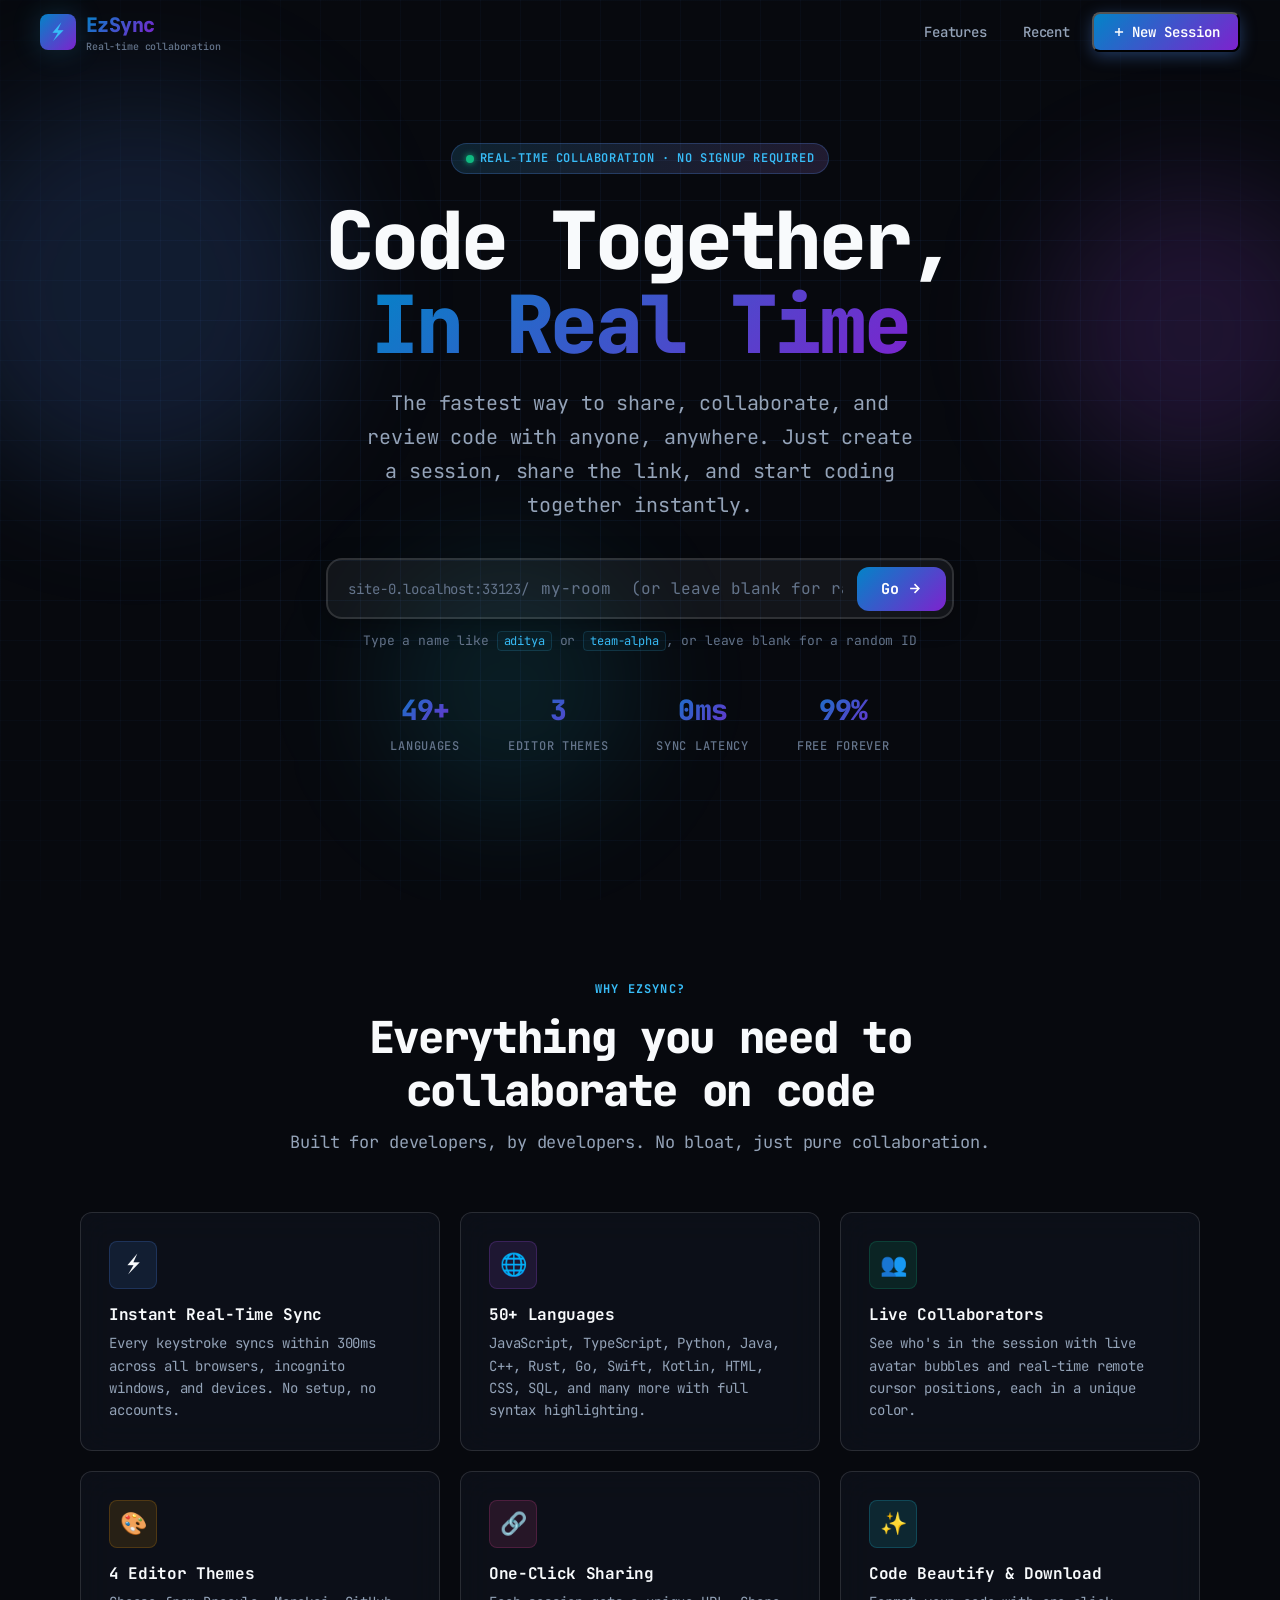
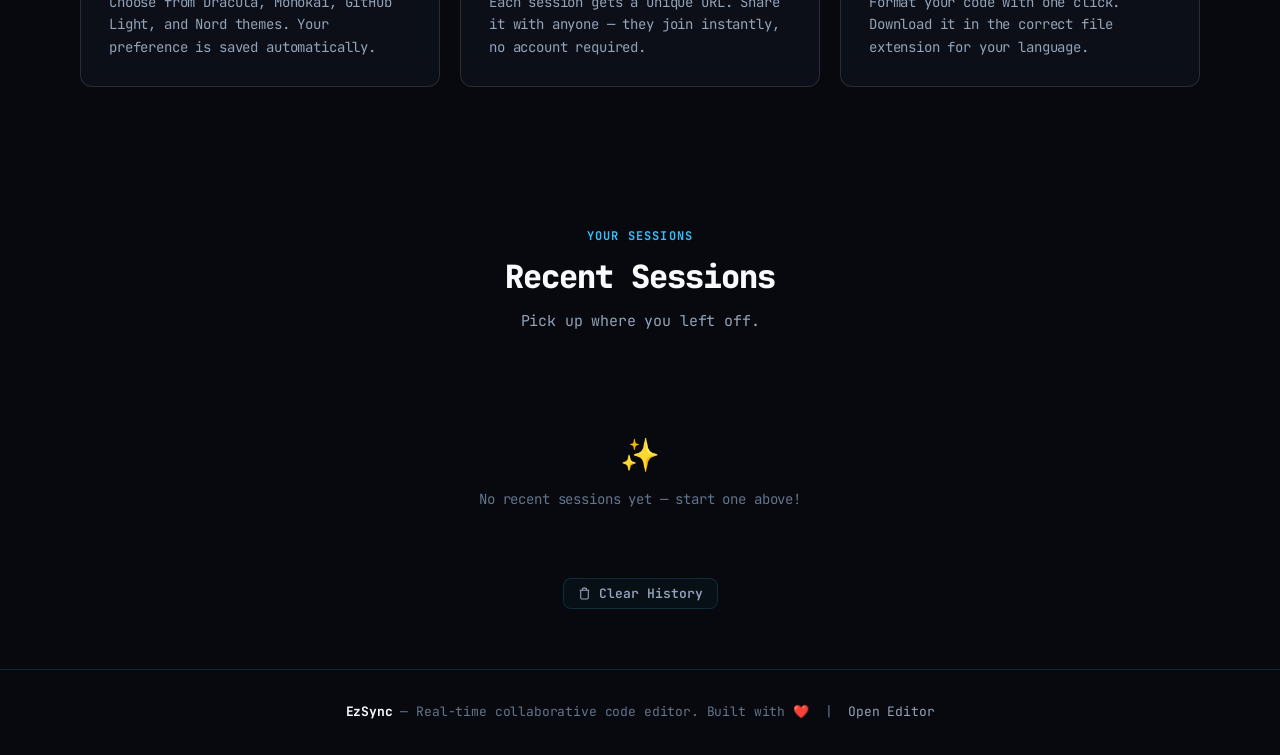
==== index.html @ bed7eb3f "Initial commit: EzSync real-time collaborative code editor" ====
<!DOCTYPE html>
<html lang="en">
<head>
  <meta charset="UTF-8">
  <meta name="viewport" content="width=device-width, initial-scale=1.0">
  <meta name="description" content="EzSync — Free real-time collaborative code editor. Share code instantly, no signup needed. Supports 50+ languages with live sync.">
  <meta property="og:title" content="EzSync — Real-Time Collaborative Code Editor">
  <meta property="og:description" content="Share code in real-time with anyone. No signup required.">
  <title>EzSync — Real-Time Collaborative Code Editor</title>
  <link rel="stylesheet" href="style.css">
  <link rel="stylesheet" href="landing.css">
  <link rel="icon" href="data:image/svg+xml,<svg xmlns='http://www.w3.org/2000/svg' viewBox='0 0 100 100'><text y='.9em' font-size='90'>⚡</text></svg>">
</head>
<body>

<!-- ── Navigation ─────────────────────────────────────────────── -->
<nav class="nav" id="main-nav">
  <a href="index.html" class="nav-logo">
    <div class="nav-logo-icon">⚡</div>
    <div>
      <span class="nav-logo-text">EzSync</span>
      <span class="nav-logo-tagline">Real-time collaboration</span>
    </div>
  </a>
  <div class="nav-links">
    <a href="#features" class="nav-link hide-mobile">Features</a>
    <a href="#recent" class="nav-link hide-mobile">Recent</a>
    <button id="btn-new-session" class="nav-new-btn">
      <svg width="14" height="14" viewBox="0 0 24 24" fill="none" stroke="currentColor" stroke-width="2.5">
        <path d="M12 5v14M5 12h14"/>
      </svg>
      New Session
    </button>
  </div>
</nav>

<!-- ── Hero ───────────────────────────────────────────────────── -->
<section class="hero" id="home">
  <div class="hero-bg"></div>
  <div class="hero-orb hero-orb-1"></div>
  <div class="hero-orb hero-orb-2"></div>
  <div class="hero-orb hero-orb-3"></div>

  <div class="hero-content">
    <div class="hero-badge">
      <span class="dot dot-live"></span>
      Real-time collaboration · No signup required
    </div>

    <h1 class="hero-title">
      Code Together,<br>
      <span class="grad-text">In Real Time</span>
    </h1>

    <p class="hero-subtitle">
      The fastest way to share, collaborate, and review code with anyone, anywhere.
      Just create a session, share the link, and start coding together instantly.
    </p>

    <!-- Room name input (like Codeshare) -->
    <div class="room-input-wrap">
      <div class="room-input-bar" id="room-input-bar">
        <span class="room-input-prefix">editor.html#</span>
        <input
          type="text"
          id="room-name-input"
          class="room-name-input"
          placeholder="my-room  (or leave blank for random)"
          maxlength="40"
          autocomplete="off"
          spellcheck="false"
        />
        <button id="btn-go" class="btn-go">
          Go
          <svg width="15" height="15" viewBox="0 0 24 24" fill="none" stroke="currentColor" stroke-width="2.5">
            <path d="M5 12h14M12 5l7 7-7 7"/>
          </svg>
        </button>
      </div>
      <p class="room-input-hint">Type a name like <code>aditya</code> or <code>team-alpha</code>, or leave blank for a random ID</p>
    </div>

    <div class="stats-row">
      <div class="stat-item">
        <span class="stat-number" data-count="50" data-suffix="+">50+</span>
        <span class="stat-label">Languages</span>
      </div>
      <div class="stat-item">
        <span class="stat-number" data-count="4" data-suffix="">4</span>
        <span class="stat-label">Editor Themes</span>
      </div>
      <div class="stat-item">
        <span class="stat-number" data-count="0" data-suffix="ms">~0ms</span>
        <span class="stat-label">Sync Latency</span>
      </div>
      <div class="stat-item">
        <span class="stat-number" data-count="100" data-suffix="%">100%</span>
        <span class="stat-label">Free Forever</span>
      </div>
    </div>
  </div>
</section>

<!-- ── Features ───────────────────────────────────────────────── -->
<section class="section" id="features">
  <div class="section-header">
    <div class="section-label">Why EzSync?</div>
    <h2 class="section-title">Everything you need to<br>collaborate on code</h2>
    <p class="section-subtitle">Built for developers, by developers. No bloat, just pure collaboration.</p>
  </div>

  <div class="features-grid">

    <div class="feature-card">
      <div class="feature-icon" style="background: rgba(79,142,247,0.12); border: 1px solid rgba(79,142,247,0.2);">⚡</div>
      <h3 class="feature-title">Instant Real-Time Sync</h3>
      <p class="feature-desc">Every keystroke syncs within 300ms across all browsers, incognito windows, and devices. No setup, no accounts.</p>
    </div>

    <div class="feature-card">
      <div class="feature-icon" style="background: rgba(168,85,247,0.12); border: 1px solid rgba(168,85,247,0.2);">🌐</div>
      <h3 class="feature-title">50+ Languages</h3>
      <p class="feature-desc">JavaScript, TypeScript, Python, Java, C++, Rust, Go, Swift, Kotlin, HTML, CSS, SQL, and many more with full syntax highlighting.</p>
    </div>

    <div class="feature-card">
      <div class="feature-icon" style="background: rgba(16,185,129,0.12); border: 1px solid rgba(16,185,129,0.2);">👥</div>
      <h3 class="feature-title">Live Collaborators</h3>
      <p class="feature-desc">See who's in the session with live avatar bubbles and real-time remote cursor positions, each in a unique color.</p>
    </div>

    <div class="feature-card">
      <div class="feature-icon" style="background: rgba(245,158,11,0.12); border: 1px solid rgba(245,158,11,0.2);">🎨</div>
      <h3 class="feature-title">4 Editor Themes</h3>
      <p class="feature-desc">Choose from Dracula, Monokai, GitHub Light, and Nord themes. Your preference is saved automatically.</p>
    </div>

    <div class="feature-card">
      <div class="feature-icon" style="background: rgba(236,72,153,0.12); border: 1px solid rgba(236,72,153,0.2);">🔗</div>
      <h3 class="feature-title">One-Click Sharing</h3>
      <p class="feature-desc">Each session gets a unique URL. Share it with anyone — they join instantly, no account required.</p>
    </div>

    <div class="feature-card">
      <div class="feature-icon" style="background: rgba(34,211,238,0.12); border: 1px solid rgba(34,211,238,0.2);">✨</div>
      <h3 class="feature-title">Code Beautify & Download</h3>
      <p class="feature-desc">Format your code with one click. Download it in the correct file extension for your language.</p>
    </div>

  </div>
</section>

<!-- ── Recent Sessions ─────────────────────────────────────────── -->
<section class="recent-sessions-section" id="recent">
  <div class="section-header">
    <div class="section-label">Your Sessions</div>
    <h2 class="section-title" style="font-size: 32px;">Recent Sessions</h2>
    <p class="section-subtitle" style="font-size: 15px;">Pick up where you left off.</p>
  </div>

  <div class="sessions-list" id="sessions-list">
    <!-- Rendered by app.js -->
  </div>

  <div style="text-align:center; margin-top: 20px;">
    <button id="btn-clear-sessions" class="btn btn-ghost btn-sm" style="margin-top:8px;">
      <svg width="13" height="13" viewBox="0 0 24 24" fill="none" stroke="currentColor" stroke-width="2">
        <polyline points="3 6 5 6 21 6"/><path d="M19 6v14a2 2 0 0 1-2 2H7a2 2 0 0 1-2-2V6m3 0V4a2 2 0 0 1 2-2h4a2 2 0 0 1 2 2v2"/>
      </svg>
      Clear History
    </button>
  </div>
</section>

<!-- ── Footer ─────────────────────────────────────────────────── -->
<footer class="footer">
  <p>
    <strong style="color: var(--text-primary);">EzSync</strong> — Real-time collaborative code editor.
    Built with ❤️ &nbsp;|&nbsp;
    <a href="editor.html">Open Editor</a>
  </p>
</footer>

<!-- Toast Container -->
<div id="toast-container"></div>

<script src="app.js"></script>
</body>
</html>
---- style.css ----
/* ============================================
   EzSync — Global Design System
   ============================================ */

@import url('https://fonts.googleapis.com/css2?family=Inter:wght@300;400;500;600;700;800;900&family=JetBrains+Mono:ital,wght@0,300;0,400;0,500;0,600;0,700;1,400&display=swap');

/* ── CSS Variables ───────────────────────────── */
:root {
  /* Core Palette — Solid Obsidian Tech Dark */
  --bg-primary:    #07090e;
  --bg-secondary:  #0d111a;
  --bg-tertiary:   #141a24;
  --bg-glass:      rgba(13, 17, 26, 0.85);
  --bg-glass-light:rgba(56, 189, 248, 0.04);

  /* Accent Colors — Neon Tech */
  --accent-blue:   #38bdf8;
  --accent-purple: #c084fc;
  --accent-cyan:   #22d3ee;
  --accent-green:  #10b981;
  --accent-orange: #fb923c;
  --accent-pink:   #f472b6;

  /* Gradients */
  --grad-primary:  linear-gradient(135deg, #0284c7 0%, #7e22ce 100%);
  --grad-glow:     linear-gradient(135deg, rgba(56,189,248,0.15) 0%, rgba(192,132,252,0.15) 100%);
  --grad-hero:     radial-gradient(ellipse at 20% 50%, rgba(56,189,248,0.18) 0%, transparent 60%),
                   radial-gradient(ellipse at 80% 50%, rgba(192,132,252,0.15) 0%, transparent 60%);

  /* Text */
  --text-primary:  #f8fafc;
  --text-secondary:#94a3b8;
  --text-muted:    #64748b;
  --text-accent:   #38bdf8;

  /* Borders — Sharp & Solid Tech */
  --border:        rgba(56, 189, 248, 0.16);
  --border-active: #38bdf8;
  --border-glass:  rgba(255, 255, 255, 0.12);

  /* Shadows */
  --shadow-sm:     0 2px 8px rgba(0,0,0,0.4);
  --shadow-md:     0 8px 24px rgba(0,0,0,0.5);
  --shadow-lg:     0 20px 60px rgba(0,0,0,0.6);
  --shadow-glow:   0 0 30px rgba(56,189,248,0.2);
  --shadow-purple: 0 0 30px rgba(192,132,252,0.2);

  /* Spacing / Radius — Solid & Clean */
  --radius-sm:     4px;
  --radius-md:     8px;
  --radius-lg:     12px;
  --radius-xl:     16px;

  /* Transitions */
  --transition-fast: 150ms cubic-bezier(0.4, 0, 0.2, 1);
  --transition-base: 250ms cubic-bezier(0.4, 0, 0.2, 1);
  --transition-slow: 400ms cubic-bezier(0.4, 0, 0.2, 1);

  /* Typography — JetBrains Mono Stack throughout entire application */
  --font-ui:   'JetBrains Mono', 'Fira Code', 'SF Mono', ui-monospace, Menlo, Consolas, monospace;
  --font-code: 'JetBrains Mono', 'Fira Code', 'SF Mono', ui-monospace, Menlo, Consolas, monospace;
}

/* Light Theme Override */
[data-theme="light"] {
  --bg-primary:    #f8fafc;
  --bg-secondary:  #f1f5f9;
  --bg-tertiary:   #e2e8f0;
  --bg-glass:      rgba(248,250,252,0.9);
  --bg-glass-light:rgba(0,0,0,0.03);
  --text-primary:  #0f172a;
  --text-secondary:#475569;
  --text-muted:    #94a3b8;
  --border:        rgba(0,0,0,0.1);
  --border-glass:  rgba(0,0,0,0.12);
  --shadow-sm:     0 2px 8px rgba(0,0,0,0.08);
  --shadow-md:     0 8px 24px rgba(0,0,0,0.12);
  --shadow-lg:     0 20px 60px rgba(0,0,0,0.15);
}

/* ── Reset & Base ────────────────────────────── */
*, *::before, *::after {
  box-sizing: border-box;
  margin: 0;
  padding: 0;
}

html {
  scroll-behavior: smooth;
  font-size: 15px;
}

body, button, input, select, textarea {
  font-family: var(--font-ui);
}

body {
  background: var(--bg-primary);
  color: var(--text-primary);
  line-height: 1.6;
  min-height: 100vh;
  overflow-x: hidden;
  letter-spacing: -0.01em;
  transition: background var(--transition-base), color var(--transition-base);
}

/* ── Scrollbar ───────────────────────────────── */
::-webkit-scrollbar       { width: 8px; height: 8px; }
::-webkit-scrollbar-track { background: var(--bg-secondary); }
::-webkit-scrollbar-thumb { background: var(--border-glass); border-radius: 99px; }
::-webkit-scrollbar-thumb:hover { background: var(--text-muted); }

/* ── Typography ──────────────────────────────── */
h1, h2, h3, h4, h5, h6 {
  font-weight: 700;
  line-height: 1.2;
  letter-spacing: -0.02em;
}

a {
  color: var(--accent-blue);
  text-decoration: none;
  transition: color var(--transition-fast);
}
a:hover { color: var(--accent-cyan); }

code, kbd, pre {
  font-family: var(--font-code);
}

/* ── Buttons ─────────────────────────────────── */
.btn {
  display: inline-flex;
  align-items: center;
  gap: 8px;
  padding: 10px 20px;
  border-radius: var(--radius-md);
  font-family: var(--font-ui);
  font-size: 14px;
  font-weight: 600;
  cursor: pointer;
  border: 1px solid transparent;
  transition: all var(--transition-fast);
  white-space: nowrap;
  user-select: none;
  text-decoration: none;
  position: relative;
  overflow: hidden;
}

.btn::before {
  content: '';
  position: absolute;
  inset: 0;
  background: rgba(255,255,255,0);
  transition: background var(--transition-fast);
}
.btn:hover::before { background: rgba(255,255,255,0.06); }
.btn:active { transform: scale(0.97); }

.btn-primary {
  background: var(--grad-primary);
  color: #fff;
  border-color: transparent;
  box-shadow: 0 4px 20px rgba(79,142,247,0.35);
}
.btn-primary:hover {
  box-shadow: 0 6px 30px rgba(79,142,247,0.5);
  transform: translateY(-1px);
}

.btn-ghost {
  background: var(--bg-glass-light);
  color: var(--text-secondary);
  border-color: var(--border);
  backdrop-filter: blur(8px);
}
.btn-ghost:hover {
  border-color: var(--border-active);
  color: var(--text-primary);
}

.btn-icon {
  padding: 8px;
  border-radius: var(--radius-sm);
  background: var(--bg-glass-light);
  border-color: var(--border);
  color: var(--text-secondary);
}
.btn-icon:hover {
  color: var(--text-primary);
  border-color: var(--border-active);
}

.btn-sm { padding: 6px 14px; font-size: 13px; }
.btn-lg { padding: 14px 28px; font-size: 16px; }

/* ── Glass Card ──────────────────────────────── */
.glass-card {
  background: var(--bg-glass);
  border: 1px solid var(--border-glass);
  border-radius: var(--radius-lg);
  backdrop-filter: blur(16px);
  -webkit-backdrop-filter: blur(16px);
}

/* ── Badge ───────────────────────────────────── */
.badge {
  display: inline-flex;
  align-items: center;
  gap: 4px;
  padding: 3px 10px;
  border-radius: 99px;
  font-size: 12px;
  font-weight: 600;
  letter-spacing: 0.03em;
}
.badge-blue   { background: rgba(79,142,247,0.15); color: var(--accent-blue); border: 1px solid rgba(79,142,247,0.25); }
.badge-green  { background: rgba(16,185,129,0.15); color: var(--accent-green); border: 1px solid rgba(16,185,129,0.25); }
.badge-purple { background: rgba(168,85,247,0.15); color: var(--accent-purple); border: 1px solid rgba(168,85,247,0.25); }
.badge-orange { background: rgba(245,158,11,0.15); color: var(--accent-orange); border: 1px solid rgba(245,158,11,0.25); }

/* ── Status Dot ──────────────────────────────── */
.dot {
  width: 8px;
  height: 8px;
  border-radius: 50%;
  display: inline-block;
}
.dot-live {
  background: var(--accent-green);
  box-shadow: 0 0 6px var(--accent-green);
  animation: pulse-dot 2s infinite;
}

@keyframes pulse-dot {
  0%, 100% { box-shadow: 0 0 6px var(--accent-green); }
  50%       { box-shadow: 0 0 14px var(--accent-green), 0 0 24px rgba(16,185,129,0.3); }
}

/* ── Toast Notification ──────────────────────── */
#toast-container {
  position: fixed;
  bottom: 24px;
  right: 24px;
  z-index: 9999;
  display: flex;
  flex-direction: column;
  gap: 10px;
  pointer-events: none;
}

.toast {
  display: flex;
  align-items: center;
  gap: 10px;
  padding: 12px 18px;
  background: var(--bg-tertiary);
  border: 1px solid var(--border-glass);
  border-radius: var(--radius-md);
  color: var(--text-primary);
  font-size: 13px;
  font-weight: 500;
  box-shadow: var(--shadow-md);
  animation: toast-in 0.3s ease forwards;
  pointer-events: auto;
  max-width: 340px;
}

.toast.toast-success { border-color: rgba(16,185,129,0.4); }
.toast.toast-error   { border-color: rgba(239,68,68,0.4); }
.toast.toast-info    { border-color: rgba(79,142,247,0.4); }

.toast-icon { font-size: 16px; flex-shrink: 0; }
.toast.out  { animation: toast-out 0.3s ease forwards; }

@keyframes toast-in {
  from { opacity: 0; transform: translateX(20px) scale(0.95); }
  to   { opacity: 1; transform: translateX(0) scale(1); }
}
@keyframes toast-out {
  from { opacity: 1; transform: translateX(0) scale(1); }
  to   { opacity: 0; transform: translateX(20px) scale(0.95); }
}

/* ── Modal ───────────────────────────────────── */
.modal-overlay {
  position: fixed;
  inset: 0;
  background: rgba(0,0,0,0.6);
  backdrop-filter: blur(4px);
  z-index: 1000;
  display: flex;
  align-items: center;
  justify-content: center;
  opacity: 0;
  pointer-events: none;
  transition: opacity var(--transition-base);
}
.modal-overlay.open {
  opacity: 1;
  pointer-events: all;
}

.modal {
  background: var(--bg-secondary);
  border: 1px solid var(--border-glass);
  border-radius: var(--radius-xl);
  padding: 32px;
  width: 90%;
  max-width: 520px;
  box-shadow: var(--shadow-lg);
  transform: scale(0.95) translateY(10px);
  transition: transform var(--transition-base);
}
.modal-overlay.open .modal {
  transform: scale(1) translateY(0);
}

.modal-header {
  display: flex;
  align-items: center;
  justify-content: space-between;
  margin-bottom: 24px;
}
.modal-title {
  font-size: 18px;
  font-weight: 700;
}
.modal-close {
  width: 32px;
  height: 32px;
  border-radius: var(--radius-sm);
  border: 1px solid var(--border);
  background: var(--bg-glass-light);
  color: var(--text-secondary);
  cursor: pointer;
  display: flex;
  align-items: center;
  justify-content: center;
  font-size: 18px;
  transition: all var(--transition-fast);
}
.modal-close:hover {
  color: var(--text-primary);
  border-color: var(--border-active);
}

/* ── Form Elements ───────────────────────────── */
.form-group {
  margin-bottom: 16px;
}
.form-label {
  display: block;
  font-size: 13px;
  font-weight: 600;
  color: var(--text-secondary);
  margin-bottom: 6px;
  text-transform: uppercase;
  letter-spacing: 0.06em;
}

.form-control {
  width: 100%;
  padding: 10px 14px;
  background: var(--bg-tertiary);
  border: 1px solid var(--border);
  border-radius: var(--radius-md);
  color: var(--text-primary);
  font-family: var(--font-ui);
  font-size: 14px;
  transition: border-color var(--transition-fast);
  outline: none;
  appearance: none;
}
.form-control:focus { border-color: var(--border-active); }
.form-control option { background: var(--bg-secondary); }

.form-select {
  cursor: pointer;
  background-image: url("data:image/svg+xml,%3Csvg xmlns='http://www.w3.org/2000/svg' width='12' height='8' viewBox='0 0 12 8'%3E%3Cpath d='M1 1l5 5 5-5' stroke='%2394a3b8' stroke-width='1.5' fill='none' stroke-linecap='round'/%3E%3C/svg%3E");
  background-repeat: no-repeat;
  background-position: right 12px center;
  padding-right: 36px;
}

/* ── Range Slider ────────────────────────────── */
input[type="range"] {
  -webkit-appearance: none;
  width: 100%;
  height: 4px;
  background: var(--bg-tertiary);
  border-radius: 99px;
  outline: none;
  cursor: pointer;
}
input[type="range"]::-webkit-slider-thumb {
  -webkit-appearance: none;
  width: 16px;
  height: 16px;
  border-radius: 50%;
  background: var(--grad-primary);
  box-shadow: 0 2px 8px rgba(79,142,247,0.4);
}

/* ── Toggle Switch ───────────────────────────── */
.toggle-wrap {
  display: flex;
  align-items: center;
  justify-content: space-between;
  padding: 10px 0;
}
.toggle-label {
  font-size: 14px;
  color: var(--text-primary);
  font-weight: 500;
}
.toggle {
  position: relative;
  width: 44px;
  height: 24px;
  cursor: pointer;
}
.toggle input { display: none; }
.toggle-slider {
  position: absolute;
  inset: 0;
  background: var(--bg-tertiary);
  border-radius: 99px;
  border: 1px solid var(--border);
  transition: all var(--transition-fast);
}
.toggle-slider::before {
  content: '';
  position: absolute;
  width: 16px;
  height: 16px;
  background: var(--text-muted);
  border-radius: 50%;
  top: 3px;
  left: 3px;
  transition: all var(--transition-fast);
}
.toggle input:checked + .toggle-slider {
  background: var(--accent-blue);
  border-color: var(--accent-blue);
}
.toggle input:checked + .toggle-slider::before {
  background: #fff;
  transform: translateX(20px);
}

/* ── Utilities ───────────────────────────────── */
.flex         { display: flex; }
.items-center { align-items: center; }
.justify-between { justify-content: space-between; }
.gap-2        { gap: 8px; }
.gap-3        { gap: 12px; }
.gap-4        { gap: 16px; }
.text-sm      { font-size: 13px; }
.text-xs      { font-size: 11px; }
.text-muted   { color: var(--text-muted); }
.text-secondary { color: var(--text-secondary); }
.font-mono    { font-family: var(--font-code); }
.hidden       { display: none !important; }
.truncate     { overflow: hidden; text-overflow: ellipsis; white-space: nowrap; }

/* ── Animations ──────────────────────────────── */
@keyframes fadeIn {
  from { opacity: 0; transform: translateY(8px); }
  to   { opacity: 1; transform: translateY(0); }
}
@keyframes slideInLeft {
  from { opacity: 0; transform: translateX(-20px); }
  to   { opacity: 1; transform: translateX(0); }
}
@keyframes glow-pulse {
  0%, 100% { box-shadow: var(--shadow-glow); }
  50%       { box-shadow: 0 0 60px rgba(79,142,247,0.4); }
}
@keyframes float {
  0%, 100% { transform: translateY(0px); }
  50%       { transform: translateY(-6px); }
}
@keyframes spin {
  from { transform: rotate(0deg); }
  to   { transform: rotate(360deg); }
}
@keyframes shimmer {
  0%   { background-position: -200% 0; }
  100% { background-position: 200% 0; }
}

.animate-fade-in    { animation: fadeIn var(--transition-base) ease forwards; }
.animate-float      { animation: float 4s ease-in-out infinite; }
.animate-glow-pulse { animation: glow-pulse 3s ease-in-out infinite; }

/* ── Responsive ──────────────────────────────── */
@media (max-width: 768px) {
  .hide-mobile { display: none !important; }
}
@media (min-width: 769px) {
  .hide-desktop { display: none !important; }
}
---- landing.css ----
/* ============================================
   EzSync — Landing Page Styles
   ============================================ */

/* ── Room Input (Codeshare-style) ────────────────────────────── */
.room-input-wrap {
  display: flex;
  flex-direction: column;
  align-items: center;
  gap: 12px;
  animation: fadeIn 0.6s 0.2s ease both;
  width: 100%;
  max-width: 640px;
  margin: 0 auto;
}

.room-input-bar {
  display: flex;
  align-items: center;
  width: 100%;
  background: rgba(255,255,255,0.05);
  border: 2px solid var(--border-glass);
  border-radius: var(--radius-xl);
  overflow: hidden;
  transition: border-color 0.2s, box-shadow 0.2s;
  box-shadow: 0 4px 24px rgba(0,0,0,0.3);
  backdrop-filter: blur(16px);
}

.room-input-bar:focus-within {
  border-color: var(--accent-blue);
  box-shadow: 0 0 0 4px rgba(79,142,247,0.15), 0 8px 32px rgba(0,0,0,0.3);
}

.room-input-prefix {
  font-family: var(--font-code);
  font-size: 14px;
  color: var(--text-muted);
  padding: 0 4px 0 20px;
  white-space: nowrap;
  flex-shrink: 0;
  user-select: none;
}

.room-name-input {
  flex: 1;
  background: transparent;
  border: none;
  outline: none;
  color: var(--text-primary);
  font-family: var(--font-code);
  font-size: 16px;
  font-weight: 600;
  padding: 18px 8px;
  min-width: 0;
  caret-color: var(--accent-blue);
}

.room-name-input::placeholder {
  color: var(--text-muted);
  font-weight: 400;
}

.btn-go {
  display: flex;
  align-items: center;
  gap: 8px;
  padding: 12px 24px;
  margin: 6px;
  background: var(--grad-primary);
  color: #fff;
  border: none;
  border-radius: var(--radius-lg);
  font-family: var(--font-ui);
  font-size: 15px;
  font-weight: 700;
  cursor: pointer;
  white-space: nowrap;
  transition: all 0.15s;
  flex-shrink: 0;
  letter-spacing: -0.01em;
}
.btn-go:hover {
  box-shadow: 0 4px 20px rgba(79,142,247,0.45);
  transform: scale(1.03);
}
.btn-go:active { transform: scale(0.97); }

.room-input-hint {
  font-size: 13px;
  color: var(--text-muted);
  text-align: center;
}
.room-input-hint code {
  background: var(--bg-glass-light);
  border: 1px solid var(--border);
  border-radius: 4px;
  padding: 1px 6px;
  font-family: var(--font-code);
  font-size: 12px;
  color: var(--accent-blue);
}

/* Error shake */
@keyframes shake {
  0%,100% { transform: translateX(0); }
  20%      { transform: translateX(-6px); }
  40%      { transform: translateX(6px); }
  60%      { transform: translateX(-4px); }
  80%      { transform: translateX(4px); }
}
.room-input-bar.error {
  border-color: #ef4444;
  animation: shake 0.4s ease;
}


/* ── Header / Nav ────────────────────────────── */
.nav {
  position: fixed;
  top: 0;
  left: 0;
  right: 0;
  height: 64px;
  display: flex;
  align-items: center;
  padding: 0 40px;
  z-index: 100;
  transition: background var(--transition-base), border-color var(--transition-base);
}

.nav.scrolled {
  background: rgba(13,15,20,0.9);
  border-bottom: 1px solid var(--border);
  backdrop-filter: blur(16px);
}

.nav-logo {
  display: flex;
  align-items: center;
  gap: 10px;
  text-decoration: none;
  flex: 1;
}
.nav-logo-icon {
  width: 36px;
  height: 36px;
  background: var(--grad-primary);
  border-radius: var(--radius-md);
  display: flex;
  align-items: center;
  justify-content: center;
  font-size: 20px;
  box-shadow: var(--shadow-glow);
  animation: glow-pulse 3s ease-in-out infinite;
}
.nav-logo-text {
  font-size: 20px;
  font-weight: 900;
  background: var(--grad-primary);
  -webkit-background-clip: text;
  -webkit-text-fill-color: transparent;
  background-clip: text;
  letter-spacing: -0.03em;
}
.nav-logo-tagline {
  font-size: 10px;
  font-weight: 500;
  color: var(--text-muted);
  margin-top: -2px;
  display: block;
}

.nav-links {
  display: flex;
  align-items: center;
  gap: 8px;
}
.nav-link {
  padding: 8px 14px;
  color: var(--text-secondary);
  font-size: 14px;
  font-weight: 500;
  border-radius: var(--radius-md);
  text-decoration: none;
  transition: all var(--transition-fast);
}
.nav-link:hover {
  color: var(--text-primary);
  background: var(--bg-glass-light);
}
.nav-new-btn {
  display: flex;
  align-items: center;
  gap: 6px;
  padding: 9px 18px;
  background: var(--grad-primary);
  color: #fff;
  border-radius: var(--radius-md);
  font-size: 14px;
  font-weight: 600;
  text-decoration: none;
  box-shadow: 0 4px 16px rgba(79,142,247,0.35);
  transition: all var(--transition-fast);
}
.nav-new-btn:hover {
  box-shadow: 0 6px 24px rgba(79,142,247,0.5);
  transform: translateY(-1px);
  color: #fff;
}

/* ── Hero ────────────────────────────────────── */
.hero {
  position: relative;
  min-height: 100vh;
  display: flex;
  align-items: center;
  justify-content: center;
  text-align: center;
  padding: 80px 20px 60px;
  overflow: hidden;
}

/* Animated grid background */
.hero-bg {
  position: absolute;
  inset: 0;
  background-image:
    linear-gradient(rgba(79,142,247,0.06) 1px, transparent 1px),
    linear-gradient(90deg, rgba(79,142,247,0.06) 1px, transparent 1px);
  background-size: 40px 40px;
  animation: grid-drift 20s linear infinite;
  mask-image: radial-gradient(ellipse 80% 80% at 50% 50%, black 40%, transparent 100%);
}
@keyframes grid-drift {
  from { transform: translateY(0); }
  to   { transform: translateY(-40px); }
}

/* Glowing orbs */
.hero-orb {
  position: absolute;
  border-radius: 50%;
  filter: blur(60px);
  pointer-events: none;
  animation: float 8s ease-in-out infinite;
}
.hero-orb-1 {
  width: 400px; height: 400px;
  background: rgba(79,142,247,0.15);
  top: 10%; left: -5%;
  animation-delay: 0s;
}
.hero-orb-2 {
  width: 300px; height: 300px;
  background: rgba(168,85,247,0.15);
  top: 20%; right: -5%;
  animation-delay: -3s;
}
.hero-orb-3 {
  width: 250px; height: 250px;
  background: rgba(34,211,238,0.1);
  bottom: 10%; left: 30%;
  animation-delay: -6s;
}

.hero-content {
  position: relative;
  z-index: 2;
  max-width: 820px;
}

.hero-badge {
  display: inline-flex;
  align-items: center;
  gap: 6px;
  padding: 5px 14px;
  background: var(--grad-glow);
  border: 1px solid rgba(79,142,247,0.25);
  border-radius: 99px;
  font-size: 12px;
  font-weight: 600;
  color: var(--accent-blue);
  margin-bottom: 24px;
  letter-spacing: 0.05em;
  text-transform: uppercase;
  animation: fadeIn 0.6s ease forwards;
}

.hero-title {
  font-size: clamp(40px, 7vw, 80px);
  font-weight: 900;
  line-height: 1.05;
  letter-spacing: -0.04em;
  margin-bottom: 20px;
  animation: fadeIn 0.6s 0.1s ease both;
}

.hero-title .grad-text {
  background: var(--grad-primary);
  -webkit-background-clip: text;
  -webkit-text-fill-color: transparent;
  background-clip: text;
}

.hero-subtitle {
  font-size: clamp(16px, 2.5vw, 20px);
  color: var(--text-secondary);
  max-width: 560px;
  margin: 0 auto 36px;
  font-weight: 400;
  line-height: 1.7;
  animation: fadeIn 0.6s 0.2s ease both;
}

.hero-cta {
  display: flex;
  align-items: center;
  justify-content: center;
  gap: 12px;
  flex-wrap: wrap;
  animation: fadeIn 0.6s 0.3s ease both;
}

.btn-hero-primary {
  display: inline-flex;
  align-items: center;
  gap: 10px;
  padding: 16px 32px;
  background: var(--grad-primary);
  color: #fff;
  border-radius: var(--radius-lg);
  font-size: 16px;
  font-weight: 700;
  text-decoration: none;
  box-shadow: 0 8px 32px rgba(79,142,247,0.4);
  transition: all var(--transition-fast);
  border: none;
  cursor: pointer;
  letter-spacing: -0.01em;
}
.btn-hero-primary:hover {
  box-shadow: 0 12px 48px rgba(79,142,247,0.55);
  transform: translateY(-2px);
  color: #fff;
}
.btn-hero-primary:active { transform: scale(0.97); }

.btn-hero-secondary {
  display: inline-flex;
  align-items: center;
  gap: 8px;
  padding: 16px 28px;
  background: var(--bg-glass);
  color: var(--text-primary);
  border: 1px solid var(--border-glass);
  border-radius: var(--radius-lg);
  font-size: 16px;
  font-weight: 600;
  text-decoration: none;
  backdrop-filter: blur(12px);
  transition: all var(--transition-fast);
  cursor: pointer;
}
.btn-hero-secondary:hover {
  border-color: var(--border-active);
  color: var(--text-primary);
  background: rgba(79,142,247,0.08);
}

/* ── Stats Row ───────────────────────────────── */
.stats-row {
  display: flex;
  align-items: center;
  justify-content: center;
  gap: 48px;
  padding: 20px 40px;
  flex-wrap: wrap;
  animation: fadeIn 0.6s 0.4s ease both;
  margin-top: 16px;
}
.stat-item {
  text-align: center;
}
.stat-number {
  font-size: 28px;
  font-weight: 900;
  background: var(--grad-primary);
  -webkit-background-clip: text;
  -webkit-text-fill-color: transparent;
  background-clip: text;
  display: block;
  letter-spacing: -0.03em;
}
.stat-label {
  font-size: 12px;
  color: var(--text-muted);
  font-weight: 500;
  text-transform: uppercase;
  letter-spacing: 0.06em;
}

/* ── Features Section ────────────────────────── */
.section {
  padding: 80px 40px;
  max-width: 1200px;
  margin: 0 auto;
}
.section-header {
  text-align: center;
  margin-bottom: 56px;
}
.section-label {
  font-size: 12px;
  font-weight: 700;
  text-transform: uppercase;
  letter-spacing: 0.1em;
  color: var(--accent-blue);
  margin-bottom: 12px;
}
.section-title {
  font-size: clamp(28px, 4vw, 44px);
  font-weight: 800;
  letter-spacing: -0.03em;
  margin-bottom: 12px;
}
.section-subtitle {
  font-size: 17px;
  color: var(--text-secondary);
}

.features-grid {
  display: grid;
  grid-template-columns: repeat(auto-fit, minmax(300px, 1fr));
  gap: 20px;
}

.feature-card {
  background: var(--bg-glass);
  border: 1px solid var(--border-glass);
  border-radius: var(--radius-lg);
  padding: 28px;
  backdrop-filter: blur(16px);
  transition: all var(--transition-base);
  position: relative;
  overflow: hidden;
}
.feature-card::before {
  content: '';
  position: absolute;
  inset: 0;
  background: var(--grad-glow);
  opacity: 0;
  transition: opacity var(--transition-base);
}
.feature-card:hover {
  border-color: var(--border-active);
  transform: translateY(-4px);
  box-shadow: var(--shadow-glow);
}
.feature-card:hover::before { opacity: 1; }

.feature-icon {
  width: 48px;
  height: 48px;
  border-radius: var(--radius-md);
  display: flex;
  align-items: center;
  justify-content: center;
  font-size: 22px;
  margin-bottom: 16px;
  position: relative;
}
.feature-title {
  font-size: 16px;
  font-weight: 700;
  margin-bottom: 8px;
  position: relative;
}
.feature-desc {
  font-size: 14px;
  color: var(--text-secondary);
  line-height: 1.6;
  position: relative;
}

/* ── Recent Sessions ─────────────────────────── */
.recent-sessions-section {
  padding: 60px 40px;
  max-width: 900px;
  margin: 0 auto;
}

.sessions-list {
  display: flex;
  flex-direction: column;
  gap: 10px;
}

.session-card {
  display: flex;
  align-items: center;
  gap: 16px;
  padding: 16px 20px;
  background: var(--bg-glass);
  border: 1px solid var(--border);
  border-radius: var(--radius-md);
  cursor: pointer;
  text-decoration: none;
  transition: all var(--transition-fast);
  backdrop-filter: blur(8px);
}
.session-card:hover {
  border-color: var(--border-active);
  background: rgba(79,142,247,0.05);
  transform: translateX(4px);
}
.session-card-icon {
  width: 40px;
  height: 40px;
  border-radius: var(--radius-sm);
  display: flex;
  align-items: center;
  justify-content: center;
  font-size: 18px;
  flex-shrink: 0;
}
.session-card-body { flex: 1; min-width: 0; }
.session-card-id {
  font-family: var(--font-code);
  font-size: 13px;
  font-weight: 600;
  color: var(--text-primary);
  margin-bottom: 2px;
}
.session-card-meta {
  font-size: 12px;
  color: var(--text-muted);
  display: flex;
  align-items: center;
  gap: 8px;
}
.session-card-arrow {
  color: var(--text-muted);
  transition: color var(--transition-fast), transform var(--transition-fast);
}
.session-card:hover .session-card-arrow {
  color: var(--accent-blue);
  transform: translateX(3px);
}
.no-sessions-msg {
  text-align: center;
  padding: 40px;
  color: var(--text-muted);
  font-size: 14px;
}
.no-sessions-msg .emoji { font-size: 32px; display: block; margin-bottom: 8px; }

/* ── Footer ──────────────────────────────────── */
.footer {
  border-top: 1px solid var(--border);
  padding: 32px 40px;
  text-align: center;
  color: var(--text-muted);
  font-size: 13px;
}
.footer a {
  color: var(--text-secondary);
}
.footer a:hover { color: var(--accent-blue); }

/* ── Responsive Landing ──────────────────────── */
@media (max-width: 768px) {
  .nav { padding: 0 20px; }
  .section { padding: 60px 20px; }
  .stats-row { gap: 24px; padding: 16px; }
  .recent-sessions-section { padding: 40px 20px; }
  .hero-orb-1, .hero-orb-2, .hero-orb-3 { display: none; }
}
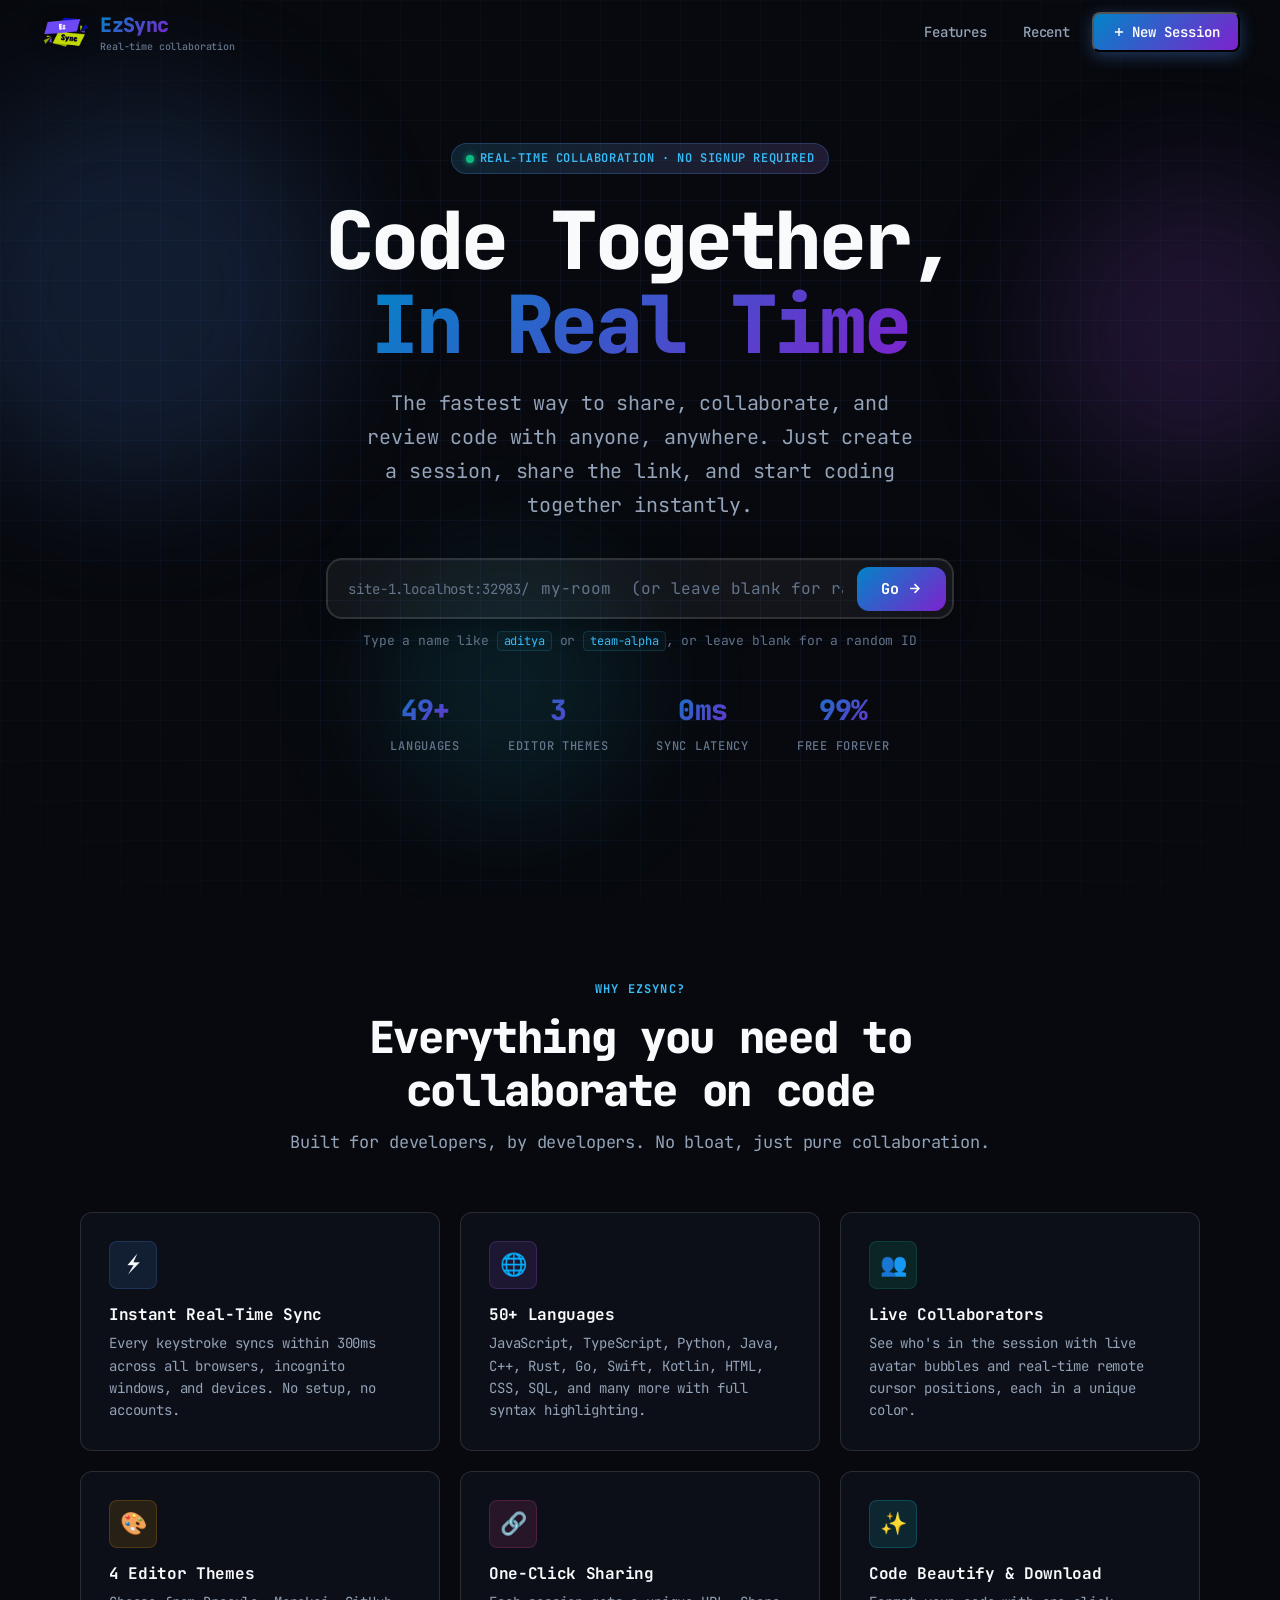
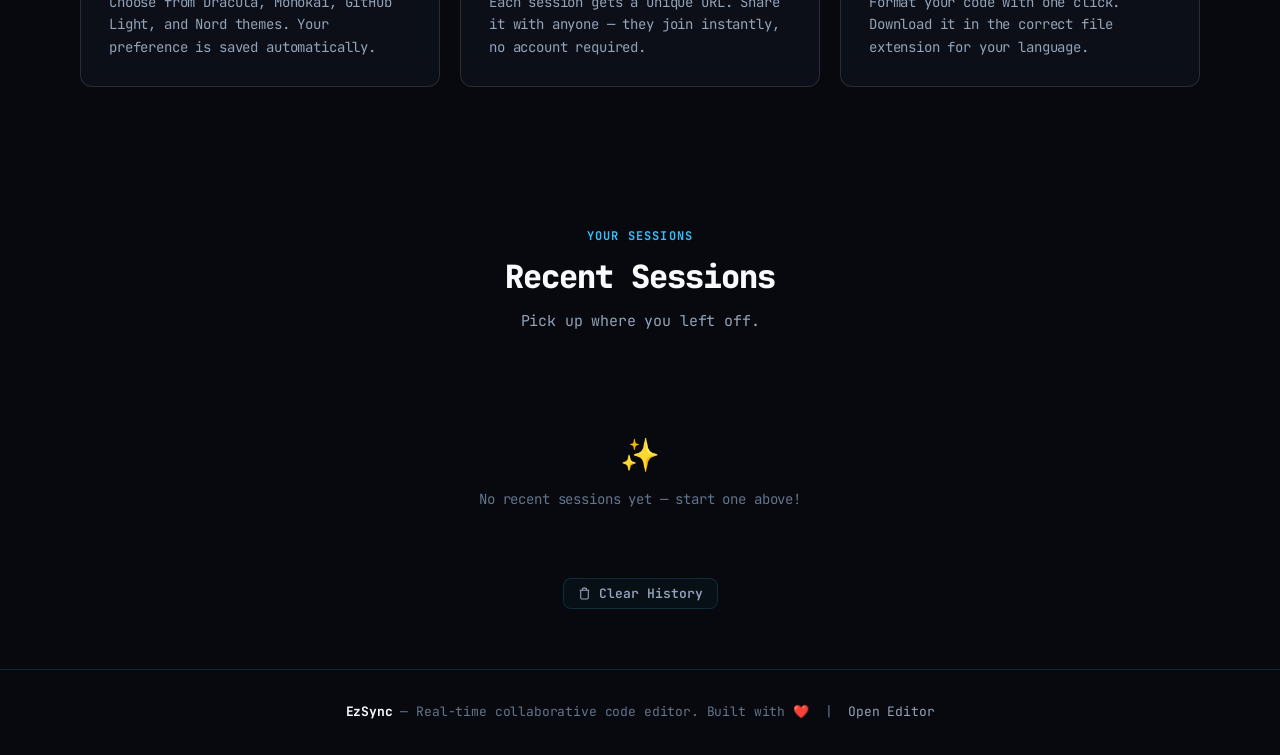
==== commit a2e8b1aa: "feat: integrate official EzSync logo across landing page, editor toolbar, favicons, and README" ====
--- a/index.html
+++ b/index.html
@@ -9,14 +9,14 @@
   <title>EzSync — Real-Time Collaborative Code Editor</title>
   <link rel="stylesheet" href="style.css">
   <link rel="stylesheet" href="landing.css">
-  <link rel="icon" href="data:image/svg+xml,<svg xmlns='http://www.w3.org/2000/svg' viewBox='0 0 100 100'><text y='.9em' font-size='90'>⚡</text></svg>">
+  <link rel="icon" type="image/png" href="logo.png">
 </head>
 <body>
 
 <!-- ── Navigation ─────────────────────────────────────────────── -->
 <nav class="nav" id="main-nav">
   <a href="index.html" class="nav-logo">
-    <div class="nav-logo-icon">⚡</div>
+    <img src="logo.png" alt="EzSync Logo" class="nav-logo-img">
     <div>
       <span class="nav-logo-text">EzSync</span>
       <span class="nav-logo-tagline">Real-time collaboration</span>
--- a/style.css
+++ b/style.css
@@ -204,6 +204,29 @@
   -webkit-backdrop-filter: blur(16px);
 }
 
+/* ── Logo Image ──────────────────────────────── */
+.nav-logo-img {
+  height: 38px;
+  width: auto;
+  object-fit: contain;
+  filter: drop-shadow(0 2px 8px rgba(0, 0, 0, 0.4));
+  transition: transform var(--transition-fast);
+}
+.nav-logo:hover .nav-logo-img {
+  transform: scale(1.04);
+}
+
+.toolbar-logo-img {
+  height: 32px;
+  width: auto;
+  object-fit: contain;
+  filter: drop-shadow(0 2px 6px rgba(0, 0, 0, 0.4));
+  transition: transform var(--transition-fast);
+}
+.toolbar-logo:hover .toolbar-logo-img {
+  transform: scale(1.04);
+}
+
 /* ── Badge ───────────────────────────────────── */
 .badge {
   display: inline-flex;
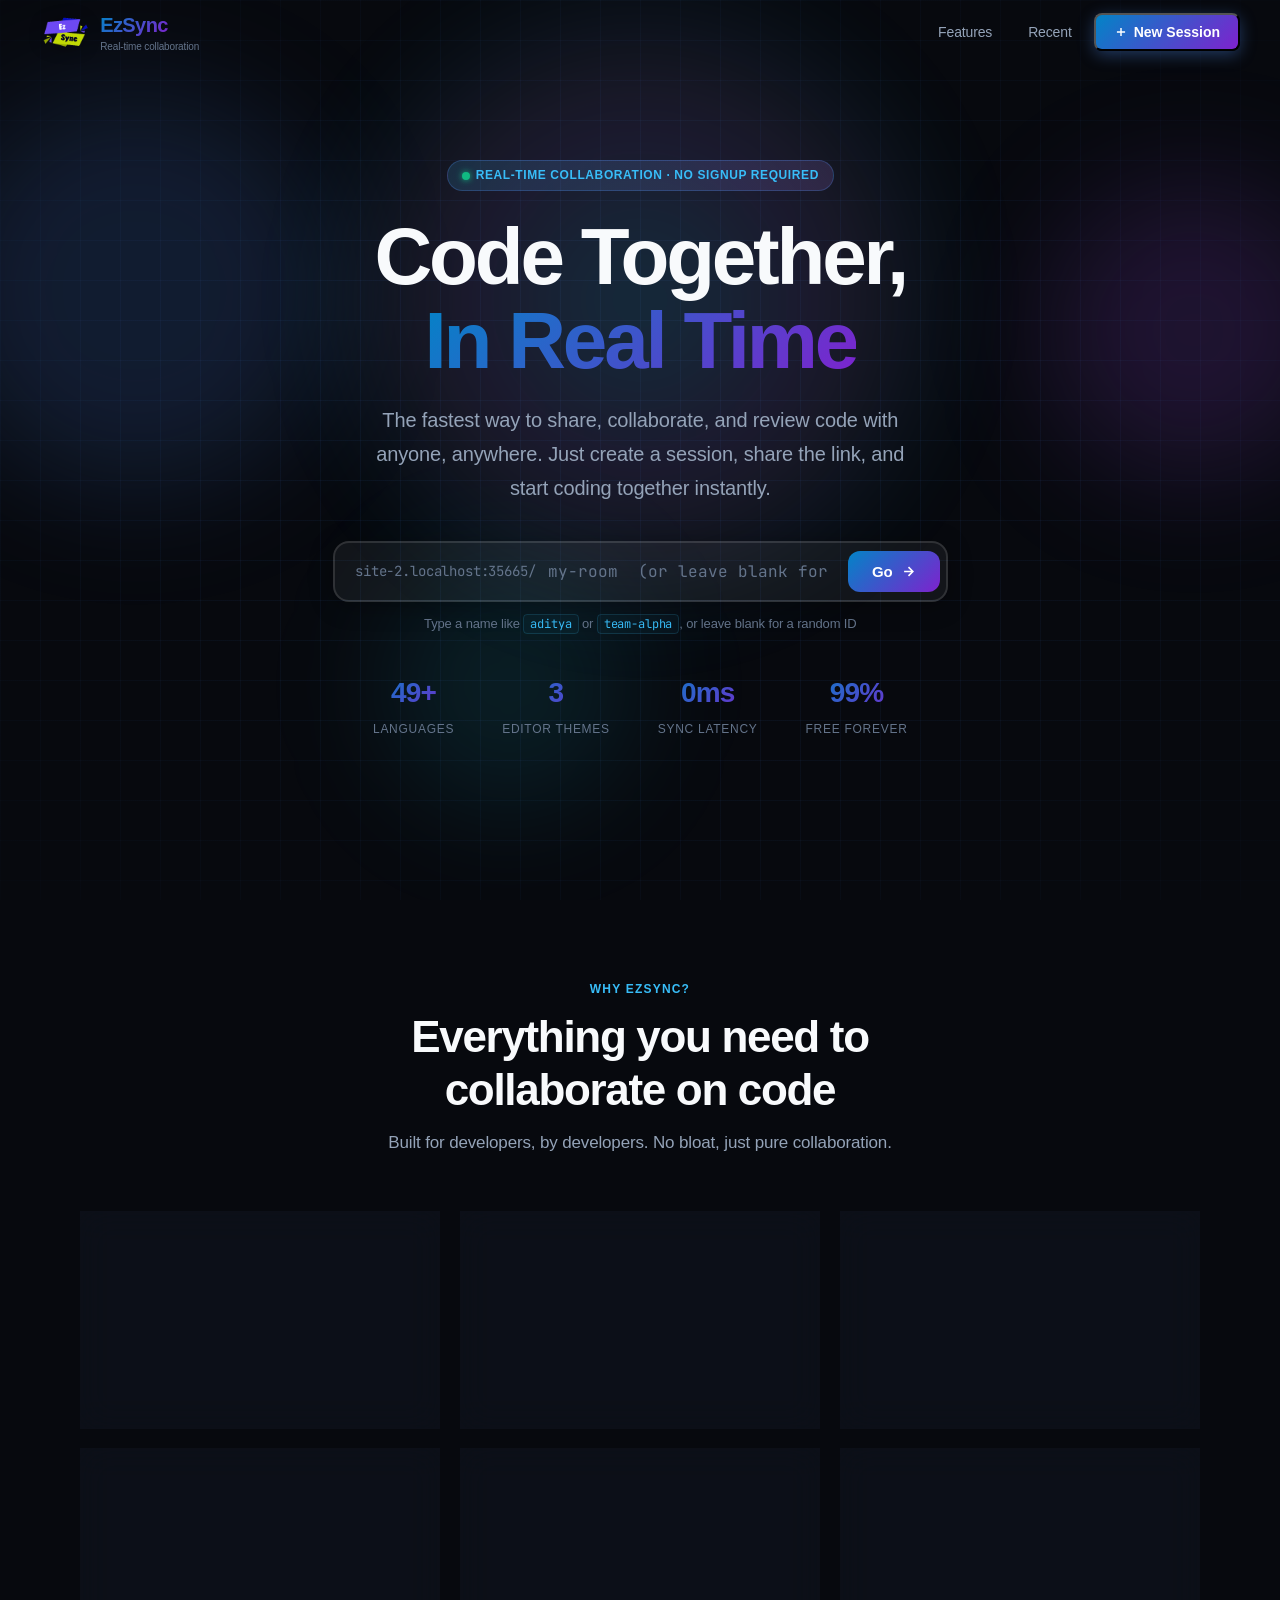
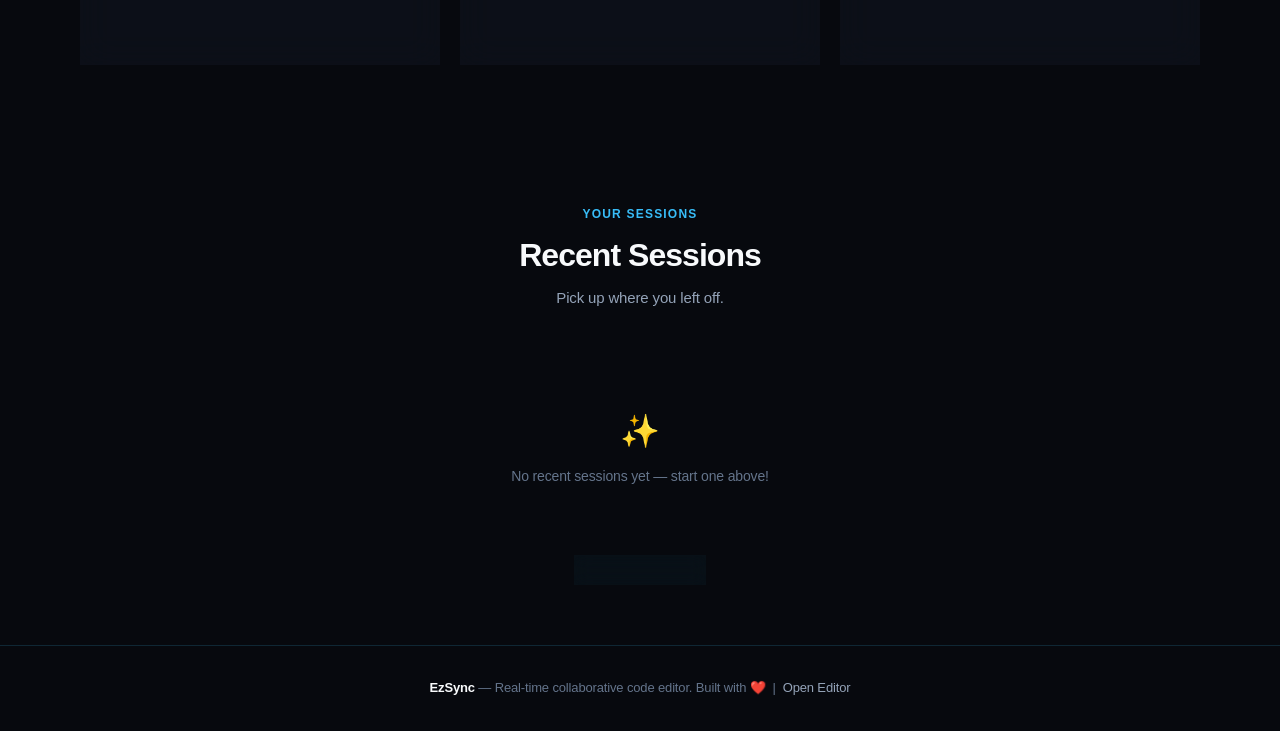
==== commit 897b59cb: "feat: add dynamic cursor spotlight light follower and glowing ambient neon background tracking" ====
--- a/index.html
+++ b/index.html
@@ -37,6 +37,7 @@
 <!-- ── Hero ───────────────────────────────────────────────────── -->
 <section class="hero" id="home">
   <div class="hero-bg"></div>
+  <div class="mouse-spotlight" id="mouse-spotlight"></div>
   <div class="hero-orb hero-orb-1"></div>
   <div class="hero-orb hero-orb-2"></div>
   <div class="hero-orb hero-orb-3"></div>
--- a/style.css
+++ b/style.css
@@ -56,8 +56,8 @@
   --transition-base: 250ms cubic-bezier(0.4, 0, 0.2, 1);
   --transition-slow: 400ms cubic-bezier(0.4, 0, 0.2, 1);
 
-  /* Typography — JetBrains Mono Stack throughout entire application */
-  --font-ui:   'JetBrains Mono', 'Fira Code', 'SF Mono', ui-monospace, Menlo, Consolas, monospace;
+  /* Typography */
+  --font-ui:   'Inter', -apple-system, BlinkMacSystemFont, 'Segoe UI', Roboto, sans-serif;
   --font-code: 'JetBrains Mono', 'Fira Code', 'SF Mono', ui-monospace, Menlo, Consolas, monospace;
 }
 
--- a/landing.css
+++ b/landing.css
@@ -219,6 +219,7 @@
   text-align: center;
   padding: 80px 20px 60px;
   overflow: hidden;
+  perspective: 1000px;
 }
 
 /* Animated grid background */
@@ -231,10 +232,29 @@
   background-size: 40px 40px;
   animation: grid-drift 20s linear infinite;
   mask-image: radial-gradient(ellipse 80% 80% at 50% 50%, black 40%, transparent 100%);
+  will-change: transform;
 }
 @keyframes grid-drift {
   from { transform: translateY(0); }
   to   { transform: translateY(-40px); }
+}
+
+/* Dynamic Interactive Mouse Spotlight Glow */
+.mouse-spotlight {
+  position: absolute;
+  top: 0;
+  left: 0;
+  width: 650px;
+  height: 650px;
+  margin-top: -325px;
+  margin-left: -325px;
+  border-radius: 50%;
+  background: radial-gradient(circle, rgba(56, 189, 248, 0.22) 0%, rgba(192, 132, 252, 0.14) 40%, rgba(34, 211, 238, 0.05) 65%, transparent 80%);
+  filter: blur(50px);
+  pointer-events: none;
+  z-index: 1;
+  will-change: transform;
+  opacity: 0.95;
 }
 
 /* Glowing orbs */
@@ -244,6 +264,7 @@
   filter: blur(60px);
   pointer-events: none;
   animation: float 8s ease-in-out infinite;
+  will-change: transform;
 }
 .hero-orb-1 {
   width: 400px; height: 400px;
@@ -268,6 +289,8 @@
   position: relative;
   z-index: 2;
   max-width: 820px;
+  will-change: transform, opacity;
+  transform-style: preserve-3d;
 }
 
 .hero-badge {
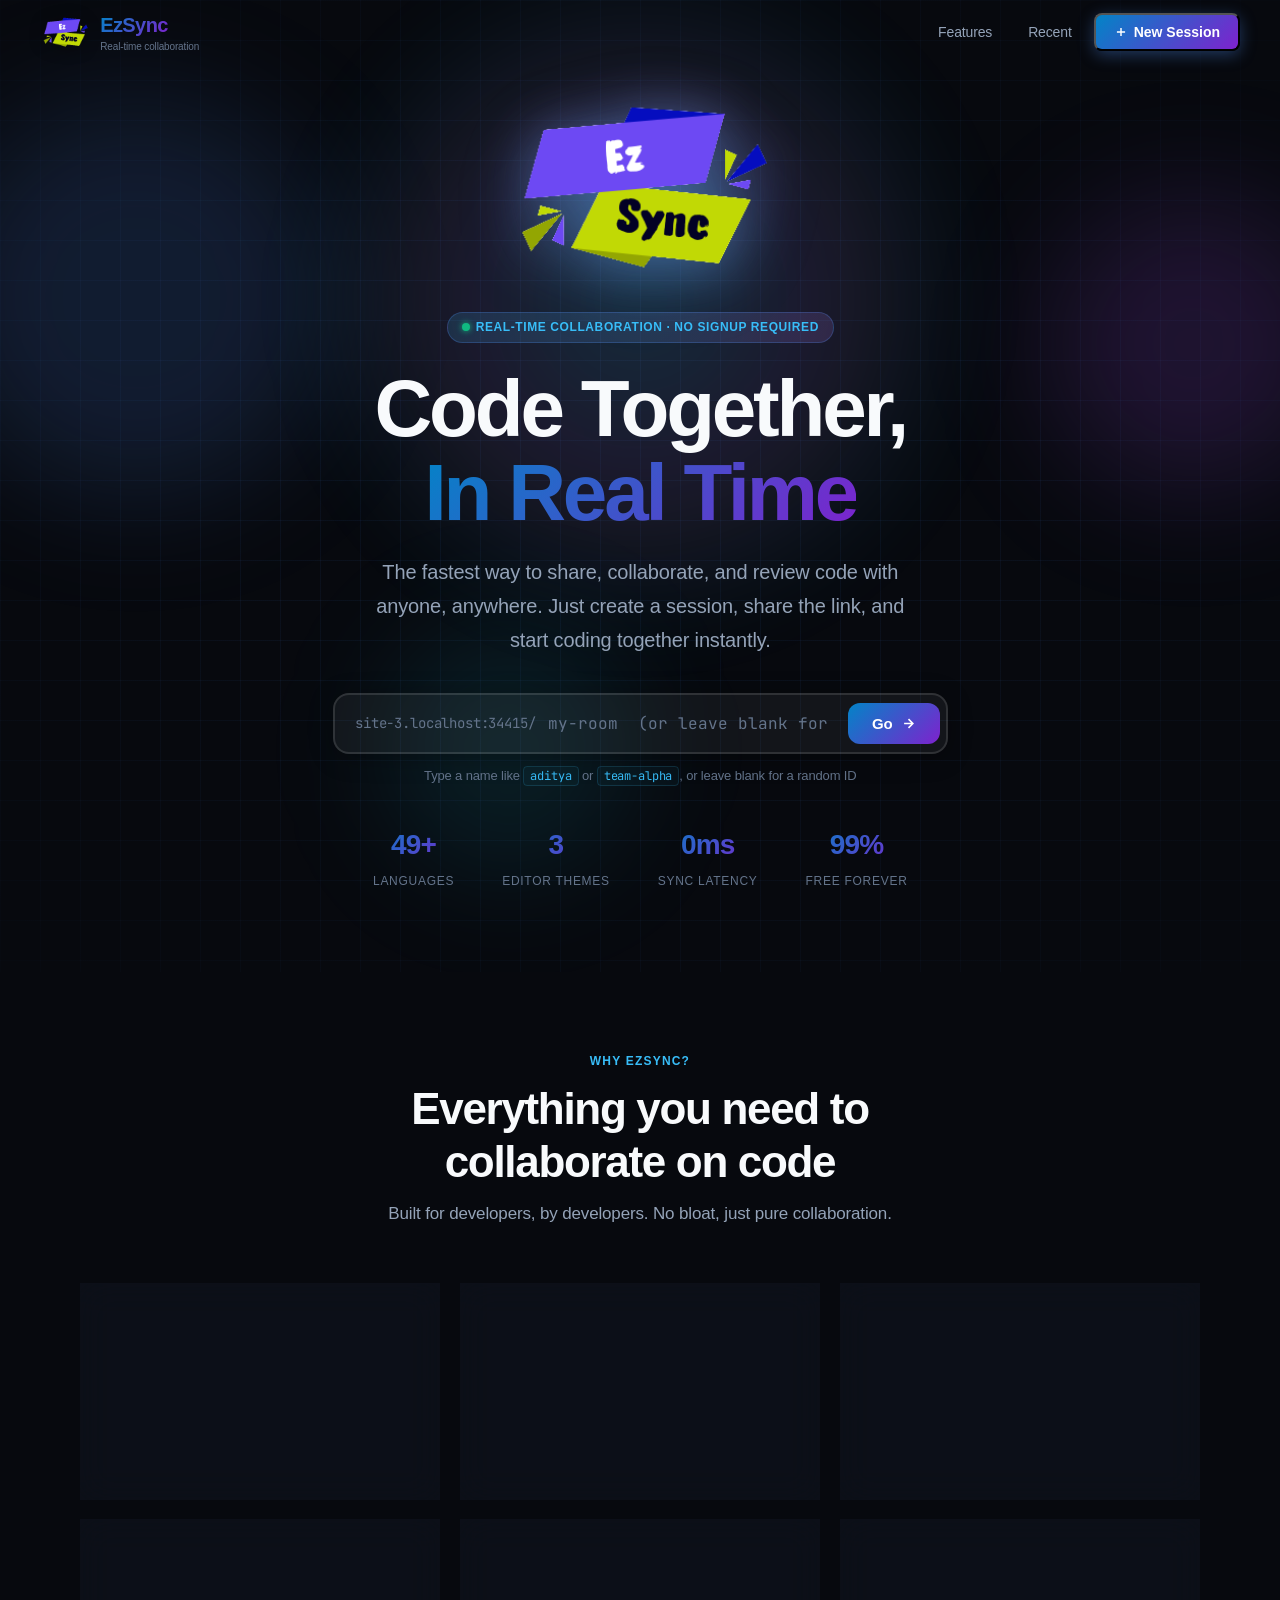
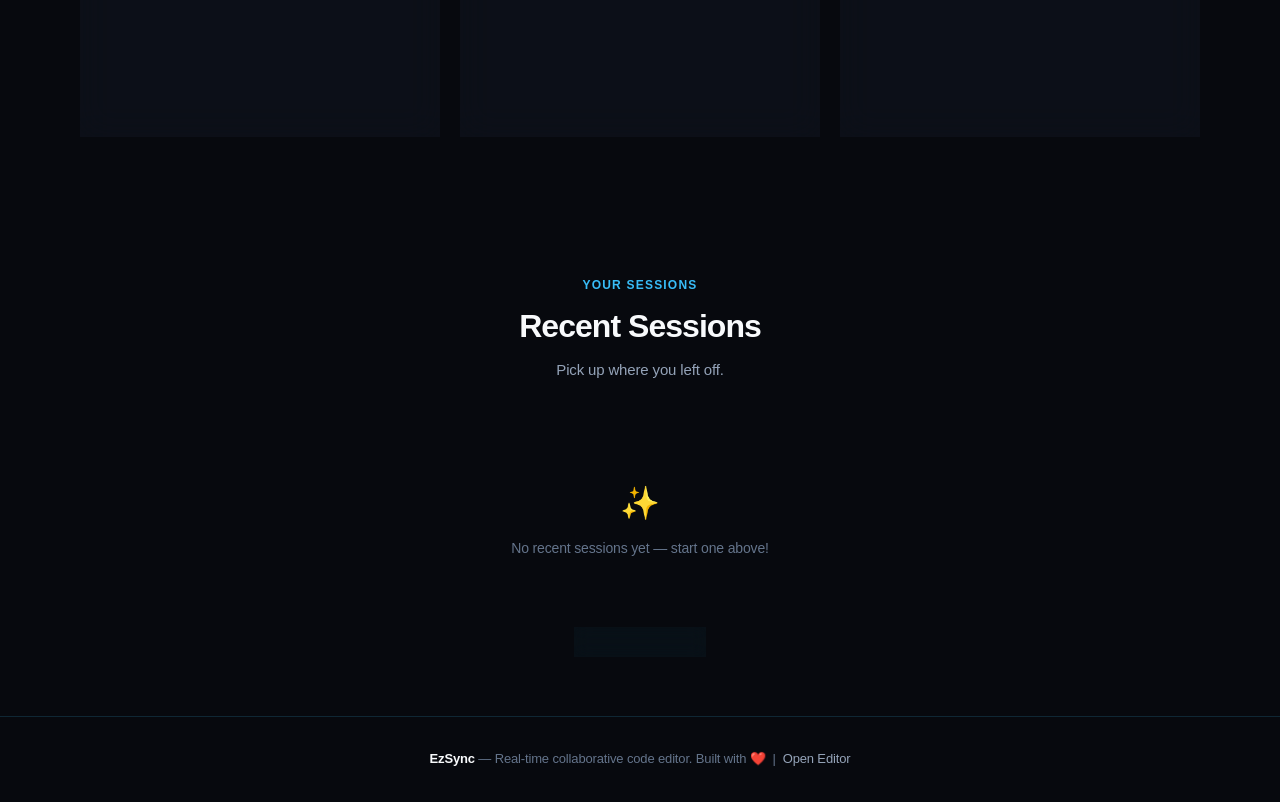
==== commit 8680bca1: "feat: add prominent glowing EzSync hero brand logo above main heading" ====
--- a/index.html
+++ b/index.html
@@ -43,6 +43,10 @@
   <div class="hero-orb hero-orb-3"></div>
 
   <div class="hero-content">
+    <div class="hero-logo-wrap">
+      <img src="logo.png" alt="EzSync Brand Logo" class="hero-brand-logo">
+    </div>
+
     <div class="hero-badge">
       <span class="dot dot-live"></span>
       Real-time collaboration · No signup required
--- a/landing.css
+++ b/landing.css
@@ -293,6 +293,34 @@
   transform-style: preserve-3d;
 }
 
+/* ── Prominent Hero Brand Logo ───────────────────────────────── */
+.hero-logo-wrap {
+  margin-bottom: 20px;
+  display: flex;
+  justify-content: center;
+  align-items: center;
+}
+
+.hero-brand-logo {
+  width: 100%;
+  max-width: 280px;
+  height: auto;
+  object-fit: contain;
+  filter: drop-shadow(0 12px 32px rgba(56, 189, 248, 0.35)) drop-shadow(0 0 24px rgba(192, 132, 252, 0.25));
+  transition: transform 0.4s cubic-bezier(0.2, 0.8, 0.2, 1), filter 0.4s ease;
+  animation: hero-logo-float 4s ease-in-out infinite;
+}
+
+.hero-brand-logo:hover {
+  transform: scale(1.06) translateY(-4px);
+  filter: drop-shadow(0 16px 40px rgba(56, 189, 248, 0.5)) drop-shadow(0 0 32px rgba(192, 132, 252, 0.4));
+}
+
+@keyframes hero-logo-float {
+  0%, 100% { transform: translateY(0); }
+  50%      { transform: translateY(-8px); }
+}
+
 .hero-badge {
   display: inline-flex;
   align-items: center;
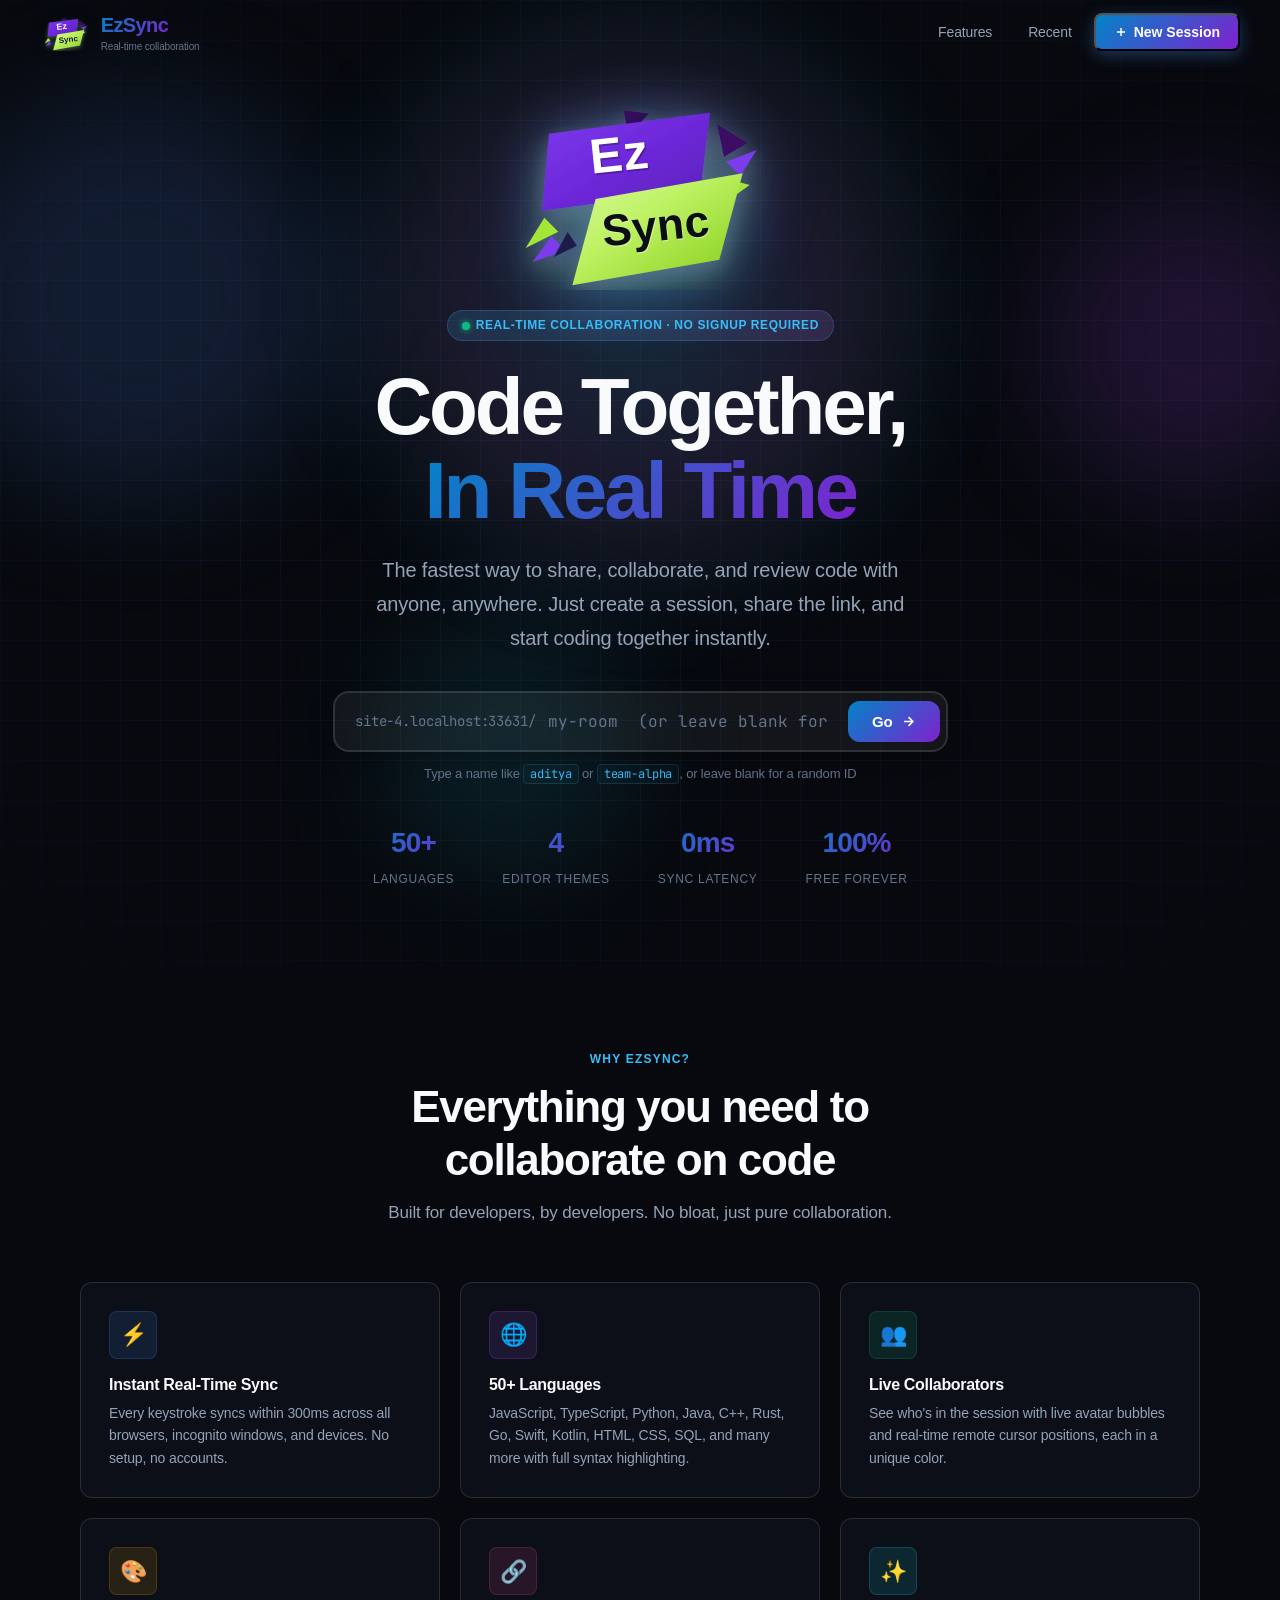
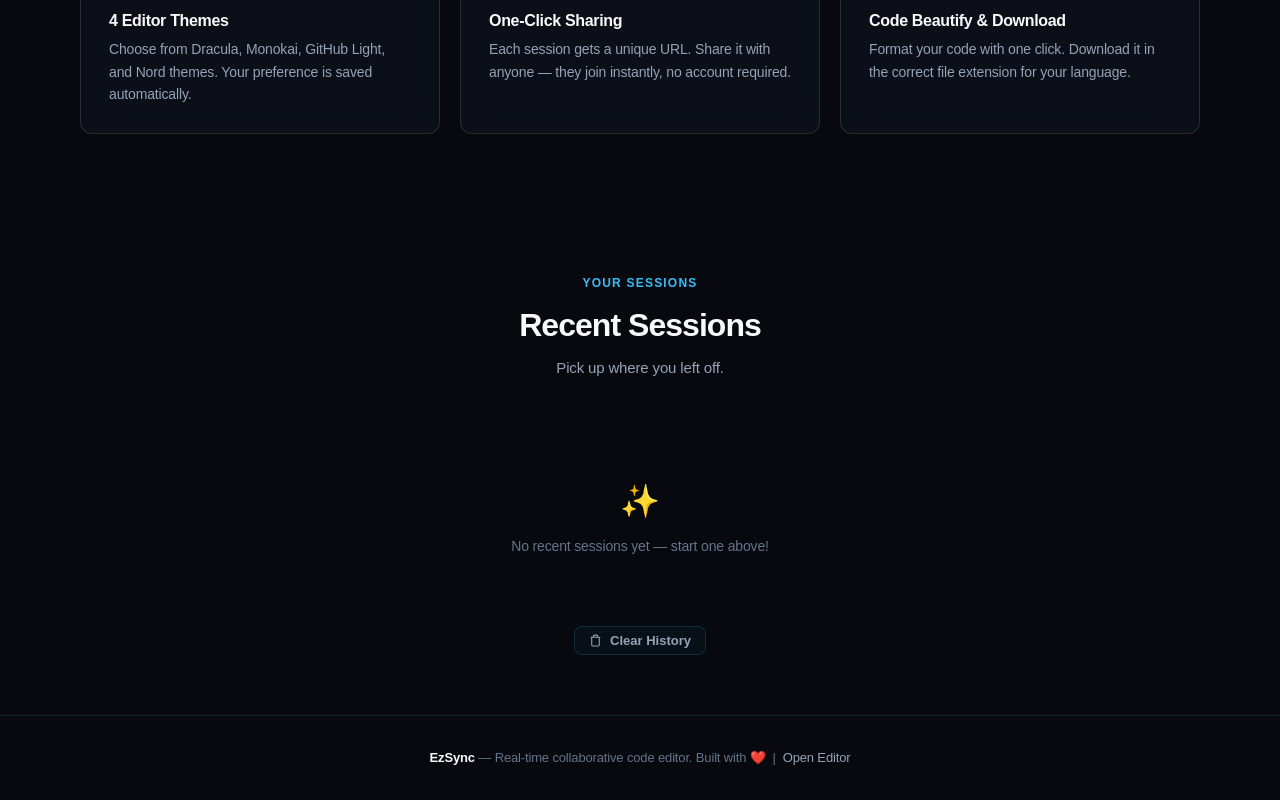
==== commit 28d7a885: "feat: upgrade logo to ultra-high-definition vector SVG and 1600x1200 HD PNG for crystal clear sharpn" ====
--- a/index.html
+++ b/index.html
@@ -9,14 +9,14 @@
   <title>EzSync — Real-Time Collaborative Code Editor</title>
   <link rel="stylesheet" href="style.css">
   <link rel="stylesheet" href="landing.css">
-  <link rel="icon" type="image/png" href="logo.png">
+  <link rel="icon" type="image/svg+xml" href="logo.svg">
 </head>
 <body>
 
 <!-- ── Navigation ─────────────────────────────────────────────── -->
 <nav class="nav" id="main-nav">
   <a href="index.html" class="nav-logo">
-    <img src="logo.png" alt="EzSync Logo" class="nav-logo-img">
+    <img src="logo.svg" alt="EzSync Logo" class="nav-logo-img">
     <div>
       <span class="nav-logo-text">EzSync</span>
       <span class="nav-logo-tagline">Real-time collaboration</span>
@@ -44,7 +44,7 @@
 
   <div class="hero-content">
     <div class="hero-logo-wrap">
-      <img src="logo.png" alt="EzSync Brand Logo" class="hero-brand-logo">
+      <img src="logo.svg" alt="EzSync Brand Logo" class="hero-brand-logo">
     </div>
 
     <div class="hero-badge">
